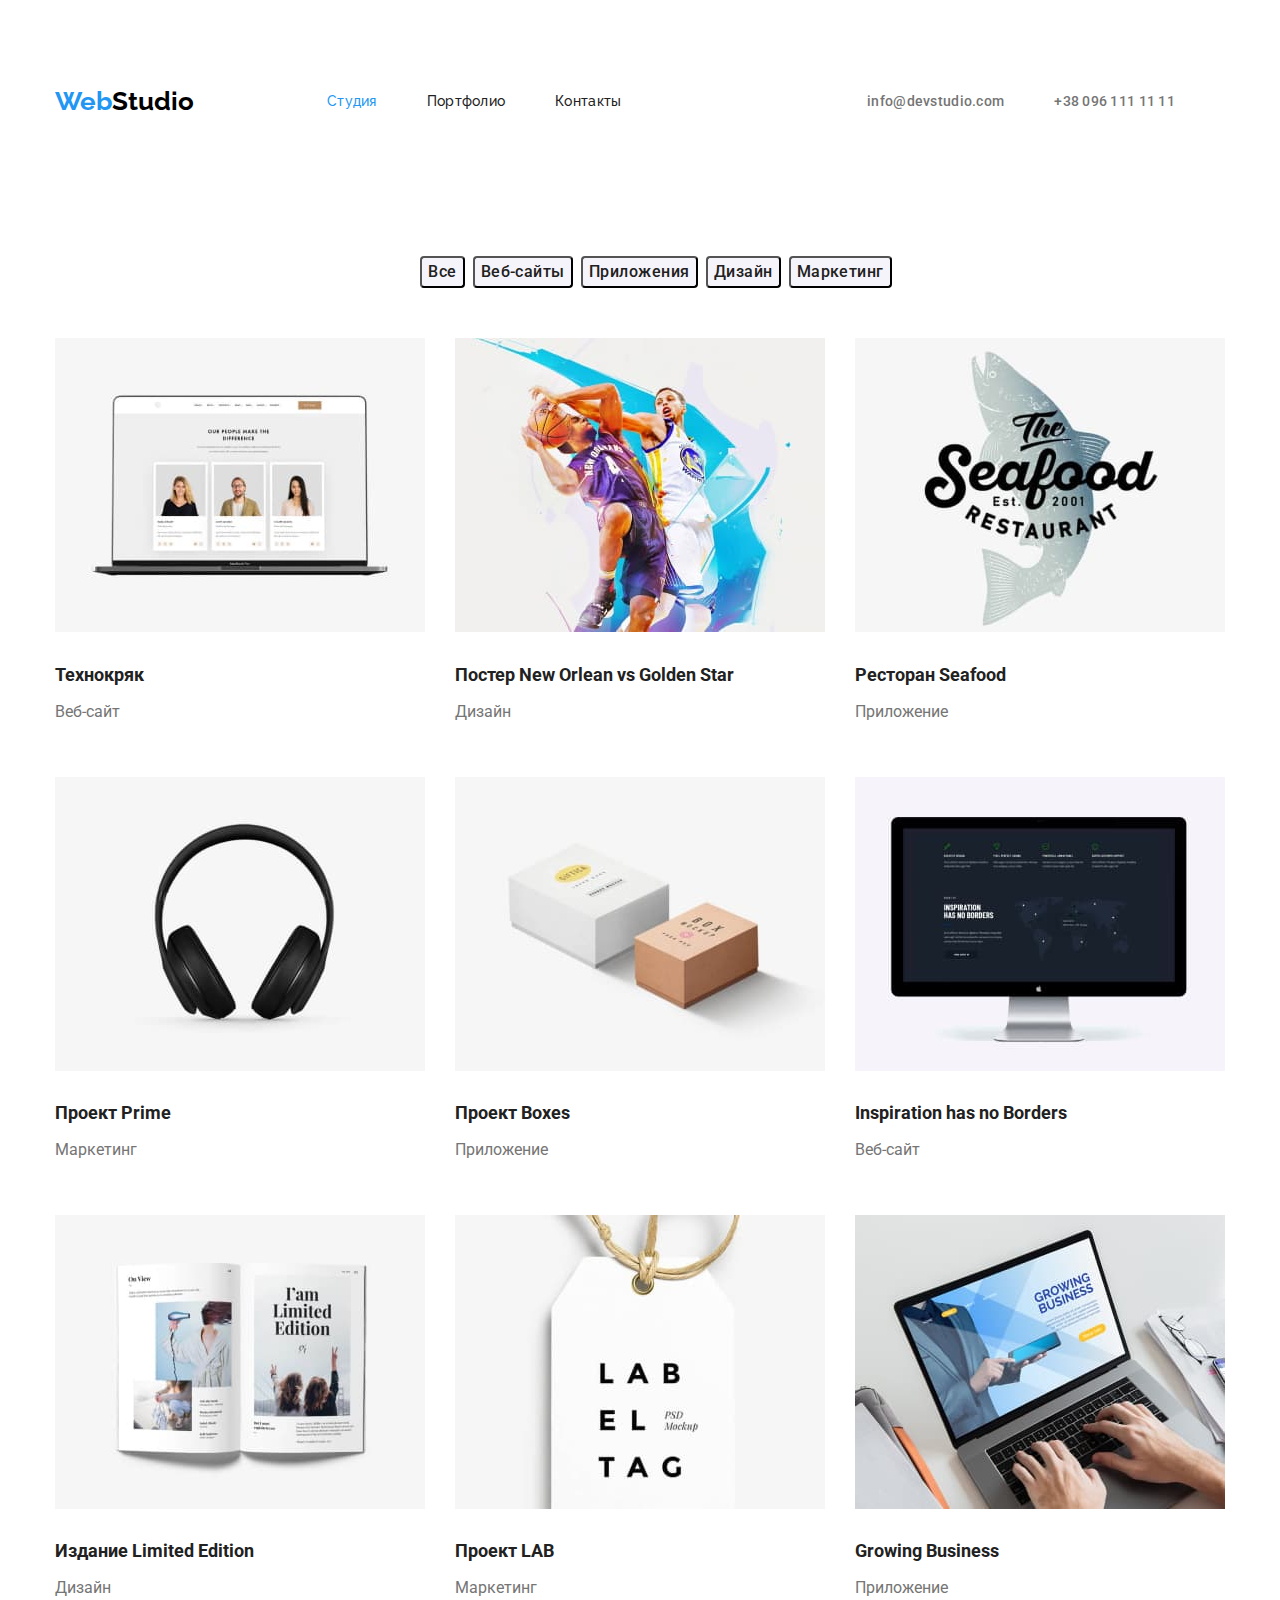
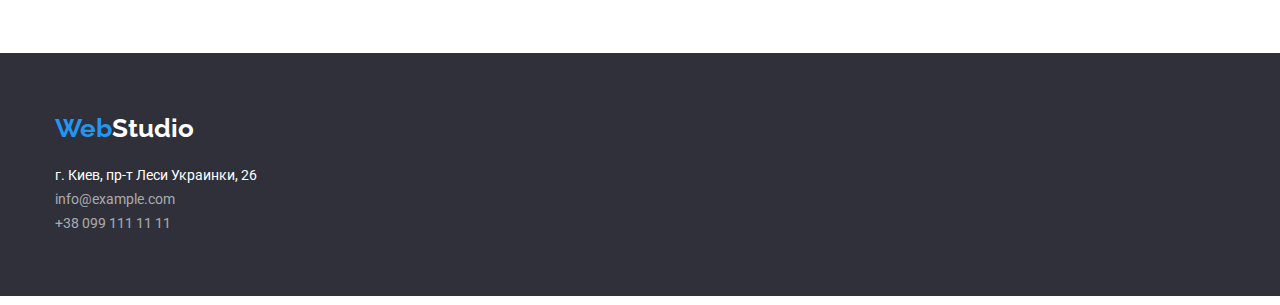
==== portfolio.html @ 6208ae0f "hw3" ====
<!DOCTYPE html>
<html lang="en">

<head>
    <meta charset="UTF-8">
    <meta http-equiv="X-UA-Compatible" content="IE=edge">
    <meta name="viewport" content="width=device-width, initial-scale=1.0">
    <title>Document</title>
    <link rel="stylesheet" href="https://cdnjs.cloudflare.com/ajax/libs/modern-normalize/1.0.0/modern-normalize.min.css" />
    <link href="https://fonts.googleapis.com/css2?family=Raleway:wght@700&family=Roboto:wght@400;500;700;900&display=swap"
        rel="stylesheet" />
    <link rel="stylesheet" href="./css/styles.css" />
</head>

<body>

    <header class="header">
        <div class="container">
            <nav class="logo-font navigation">
                <a class="fst-part-logo" href="./index.html">Web<span class="sd-part-logo-hdr">Studio</span>
                </a>
    
    
    
                <ul class="site-nav list">
                    <li> <a class="current">Студия</a></li>
                    <li> <a href="./portfolio.html">Портфолио</a></li>
                    <li> <a href="">Контакты</a></li>
                </ul>
    
    
    
                <ul class="contacts list">
                    <li> <a href="mailto:info@devstudio.com">info@devstudio.com</a>
                    </li>
                    <li> <a href="tel:+380961111111">+38 096 111 11 11</a>
                    </li>
                </ul>
            </nav>
        </div>
    </header>
   
<main>

<section>
<div class="container">
    <h1 class="portfolio-title">Filter</h1>

    <ul class="portfolio-filter list">

 <li><button type="button">Все</button></li>
 <li><button type="button">Веб-сайты</button></li>
 <li><button type="button">Приложения</button></li>
 <li><button type="button">Дизайн</button></li>
 <li><button type="button">Маркетинг</button></li>

 </ul>
 </div>


 <div class="container">
    <h2 class="portfolio-list">portfolio list</h2>
    <ul class="list portfolio-items">
        <li class="card-item">
            <a href="">
            <img src="./images/p-1.jpg" alt="Технокряк" width="370" />
        <h3 class="card-name">Технокряк</h3>
        <p class="card-disc">Веб-сайт</p>
        </a>
    </li>
        
    <li class="card-item">
        <a href="">
            <img src="./images/p-2.jpg" alt="Постер New Orlean vs Golden Star" width="370" />
            <h3 class="card-name">Постер New Orlean vs Golden Star</h3>
            <p class="card-disc">Дизайн</p>
        </a>
        </li>
        <li class="card-item">
            <a href="">
            <img src="./images/p-3.jpg" alt="Ресторан Seafood" width="370" />
            <h3 class="card-name">Ресторан Seafood</h3>
            <p class="card-disc">Приложение</p>
            </a>
        </li>
        <li class="card-item">
            <a href="">
            <img src="./images/p-4.jpg" alt="Проект Prime" width="370" />
            <h3 class="card-name">Проект Prime</h3>
            <p class="card-disc">Маркетинг</p>
            </a>
        </li>
        <li class="card-item">
            <a href="">
            <img src="./images/p-5.jpg" alt="Проект Boxes" width="370" />
            <h3 class="card-name">Проект Boxes</h3>
            <p class="card-disc">Приложение</p>
            </a>
        </li>
        <li class="card-item">
            <a href="">
            <img src="./images/p-6.jpg" alt="Inspiration has no Borders" width="370" />
            <h3 class="card-name">Inspiration has no Borders</h3>
            <p class="card-disc">Веб-сайт</p>
            </a>
        </li>
        <li class="card-item">
            <a href="">
            <img src="./images/p-7.jpg" alt="Издание Limited Edition" width="370" />
            <h3 class="card-name">Издание Limited Edition</h3>
            <p class="card-disc">Дизайн</p>
            </a>
        </li>
        <li class="card-item">
            <a href="">
            <img src="./images/p-8.jpg" alt="Проект LAB" width="370" />
            <h3 class="card-name">Проект LAB</h3>
            <p class="card-disc">Маркетинг</p>
            </a>
        </li>
        <li class="card-item">
            <a href="">
            <img src="./images/p-9.jpg" alt="Growing Business" width="370" />
            <h3 class="card-name">Growing Business</h3>
            <p class="card-disc">Приложение</p>
            </a>
        </li>
    </ul>
</div>

</section>

</main>
    
    
    <footer class="ftr">
        <div class="container">
            <div class="logo-font">
                <a class="fst-part-logo" href="/">Web<span class="sd-part-logo-ftr">Studio</span></a>
            </div>
    
            <address class="address list">
                г. Киев, пр-т Леси Украинки, 26
                <ul class="address-ftr list">
                    <li>
                        <a href="mailto:info@example.com">info@example.com</a>
                    </li>
                    <li>
                        <a href="tel:+380991111111">+38 099 111 11 11</a>
                    </li>
                </ul>
            </address>
        </div>
    </footer>
    
    </body>
    
    </html>
---- css/styles.css ----
/* main text color rgba(117, 117, 117, 1) */
/* second text color rgba(33, 33, 33, 1) */
/* logo first part and btn rgba(33, 150, 243, 1)*/
/* btn hover color  rgba(24, 140, 232, 1) */
/* logo second part hdr rgba(0, 0, 0, 1)*/
/* logo second part ftr rgba(255, 255, 255, 1)*/
/* main background rgba(255, 255, 255, 1) */
/* second background rgba(245, 244, 250, 1) */
/* ftr and hero background rgba(47, 48, 58, 1) */



:root {
    --main-text-color: rgba(117, 117, 117, 1);
    --second-text-color: rgba(33, 33, 33, 1);
    --main-background-color: rgba(255, 255, 255, 1);
    --second-background: rgba(245, 244, 250, 1);
    --logo-first-part-and-btn: rgba(33, 150, 243, 1);
    --portfolio-card-background: rgba(238, 238, 238, 1);
}


body {
    background-color: var(--main-background-color);
    color: var(--main-text-color);
    font-family: "Roboto", "Raleway", sans-serif;
}

p,
h1,
h2,
h3,
ul {
    margin: 0px;
}

.container {
    display: block;
    width: 1200px;
    padding-left: 15px;
    padding-right: 15px;
    margin-right: auto;
    margin-left: auto;
}


.list {
    list-style: none;
}



/* HEADER section */

.navigation {
    display: flex;
    align-items: center;
}

/* logo */


.fst-part-logo {
    color:#2196F3
}

.sd-part-logo-hdr {
    color:#000000 
}

.logo-font a {
    text-decoration-line: none;
    font-family: Raleway;
    font-weight: 700;
    font-size: 26px;
    line-height: 1.2;
    margin-top: 25px;
    margin-bottom: 25px;
    margin-left: 0px;
}




/* site-navigation */


.site-nav .current {
    color: #2196F3;
}

.site-nav a {
    text-decoration-line: none;
    color: var(--second-text-color);
    font-weight: 500;
    font-size: 14px;
    line-height: 1.14;
    letter-spacing: 0.02em;
}

.site-nav a:hover,
.site-nav a:focus
{
    color: #2196F3;
}

.site-nav {
    display:flex;
    margin-left: 93px;
    margin-top: 32px;
    margin-bottom: 32px;
}

.site-nav li {
    display:block;
    margin-right: 50px;
}

.site-nav li:last-child {
    margin-right: 0px;
}

/* contacts */



.contacts a {
    text-decoration-line: none;
    color: var(--main-text-color);
    font-family: Roboto;
    font-weight: 500;
    font-size: 14px;
    line-height: 1.14;
    letter-spacing: 0.02em
}

.contacts a:hover,
.contacts a:focus {
    color: #2196F3;
}

.contacts {
    display: flex;
    margin-left: auto;
    margin-top: 32px;
    margin-bottom: 32px;
}

.contacts li {
    display: block;
    margin-right: 50px;
}




/* HERO section */

.hero {
    background-color:rgba(47, 48, 58, 1);
}


.hero-header {
    color:rgba(255, 255, 255, 1);
    font-weight: 900;
    font-size: 44px;
    line-height: 1.36;
    margin-bottom: 30px;
    
    text-align: center;
    letter-spacing: 0.06em;
    text-transform: uppercase;
}

.hero-nav {
    text-align: center;
}

.hero-btn {
   background-color: rgba(33, 150, 243, 1)
}

.hero-btn:hover {
    background-color:rgba(24, 140, 232, 1) ;
}

.hero-btn-words {
    color: var(--main-background-color);
    font-weight: 700;
    font-size: 16px;
    line-height: 1.87;
}




/* ATTENTION section */

.spec {
    display:none;
}

.spec-title {
    color: var(--second-text-color);
}

.spec-nav {
    display: flex
}

.spec-nav li {
    display: block;
    margin-top: 94px;
    margin-bottom: 94px;
    margin-right: 30px;
}

.spec-nav li:last-child {
    margin-right: 0px;
}

.spec-title {
    font-weight: 700;
    font-size: 14px;
    line-height: 1.14;
    text-transform: uppercase;
}

.spec-text {
    color: var(--main-text-color);
    font-weight: 400;
    font-size: 14px;
    line-height: 1.71;
    margin-top: 10px;
    
}




/* PROJECTS */


.projects-title {
    color: var(--second-text-color);
}

.projects-title {
    font-weight: 700;
    font-size: 36px;
    line-height: 1.16;
    text-align: center;
    margin-bottom: 50px;
}

.projects-nav {
    display: flex;
}

.projects-nav li {
    display: block;
    margin-right: 30px;
    margin-bottom: 94px;
}

.projects-nav li:last-child {
    margin-right: 0px;
}



/* TEAM LIST */


.teamlist {
    background-color: var(--second-background);
}
.team {
    color: var(--second-text-color);
}

.team {
    font-weight: 700;
    font-size: 36px;
    line-height: 42px;
    text-align: center;
    padding-top: 94px;
    margin-bottom: 50px;
}

.team-nav {
    display: flex;
}

.team-nav li {
    display:block;
    margin-right: 30px;
    margin-bottom: 94px;
}

.team-nav li:last-child {
    margin-right: 0px;
}



.team-name {
    color: var(--second-text-color);
}

.team-name {
    font-weight: 500;
    font-size: 16px;
    line-height: 1.18;
    margin-top: 30px;
    margin-bottom: 10px;
    text-align: center;
}

.team-pos {
    font-weight: 400;
    font-size: 16px;
    line-height: 1.18;
    text-align: center;
}

.card {
    background-color: #FFFFFF;
    width: 270px;
    padding-bottom: 30px;
}




/* FOOTER */


.ftr {
    background-color:#2F303A;
}

.ftr ftr-cnt {
        padding-left: 0px;
}

.sd-part-logo-ftr {
    color: #FFFFFF;
}

.logo-font {
    padding-top: 60px;
    margin-bottom: 20px;
}

.address-ftr {
    margin-bottom: 9px;
}

.address-ftr li:last-child {
    margin-bottom: 0px;
    padding-bottom: 60px;
}

.address {
    color: #FFFFFF;
}

.address {
    font-weight: 400;
    font-size: 14px;
    line-height: 1.71;
    font-style:normal;
}

.address-ftr a {
    color: rgba(255, 255, 255, 0.6);
}

.address ul {
    padding-left: 0px;
}


/* PORTFOLIO hage */


.portfolio-filter {
    display: flex;
    justify-content: center;
}


.portfolio-title {
    display:none;
}

.portfolio-filter button {
    background-color: var(--second-background);
    color: var(--main-text-color);
}


.portfolio-filter button:hover,
.portfolio-filter button:focus {
    background-color: var(--logo-first-part-and-btn);
    color: var(--main-background-color);
}


button {
    cursor: pointer;
}

.portfolio-filter button {
color: var(--second-text-color);
font-style: normal;
font-weight: 500;
font-size: 16px;
line-height: 1.62;
text-align: center;
letter-spacing: 0.03em;

margin-bottom: 50px;
margin-top: 94px;

margin-right: 8px;
border-radius: 4px;
}



.portfolio-list {
    display: none;
}

.portfolio-items {
    display: flex;
    flex-wrap: wrap;
    margin-right: -30px;
    margin-left: -30px;
    padding-left: 30px;
}


.card-item {
    width: 370px;
    margin-right: 30px;
    margin-bottom: 30px;
}



.card-item h3 {
    margin-top: 20px;
    margin-bottom: 4px;
}

.card-item p {
    margin-bottom: 20px;
}

.card-name {
    color: var(--second-text-color)
}

.card-name {
    font-weight: 700;
    font-size: 18px;
    line-height: 2;
}

.card-disc {
    font-weight: 400;
    font-size: 16px;
    line-height: 1.87;
}


.card-item a {
    text-decoration-line: none;
    color: var(--main-text-color);
}

.address-ftr a {
    text-decoration-line: none;
}
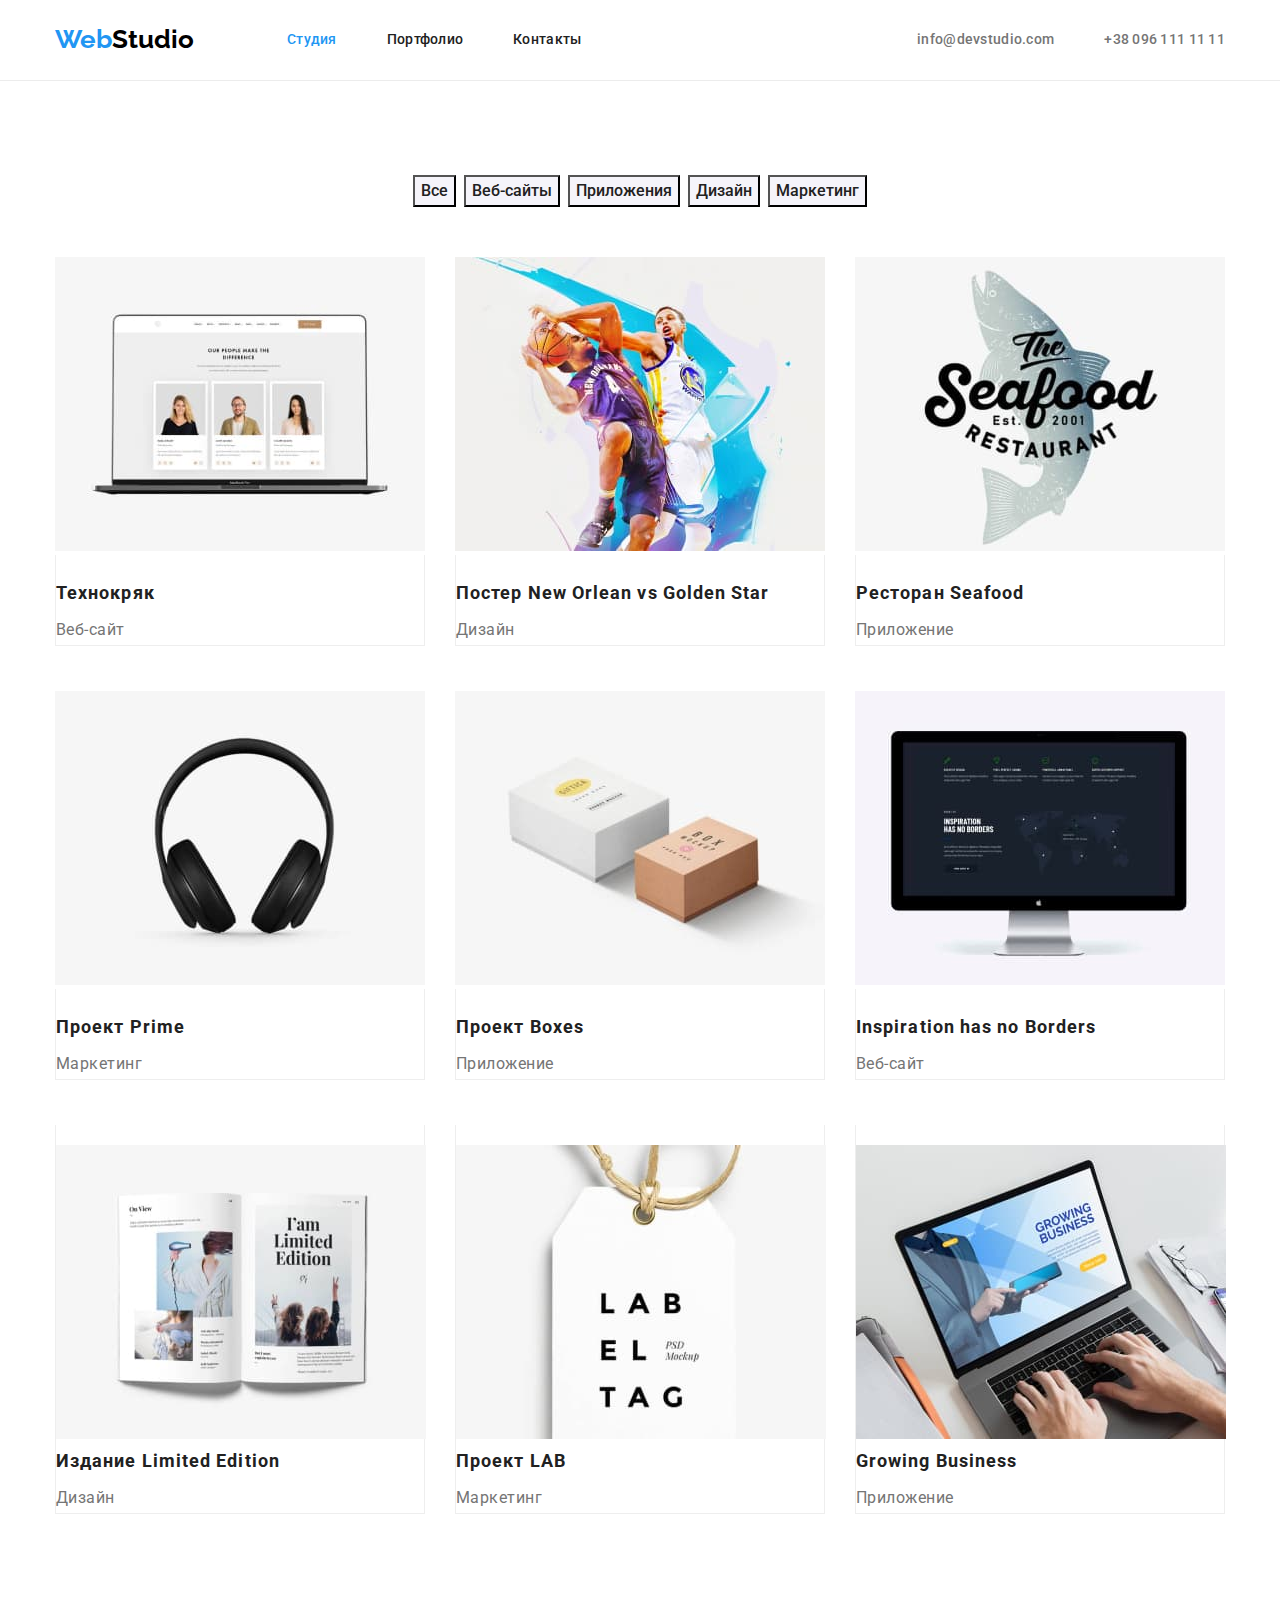
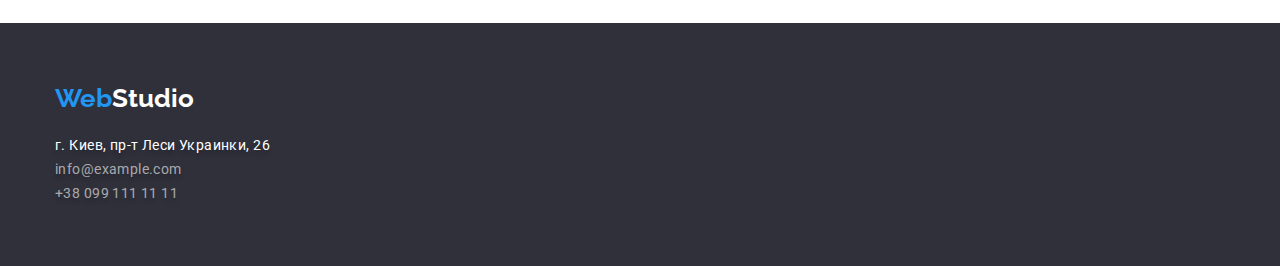
==== commit 4c2e3573: "home work 3" ====
--- a/portfolio.html
+++ b/portfolio.html
@@ -6,8 +6,10 @@
     <meta http-equiv="X-UA-Compatible" content="IE=edge">
     <meta name="viewport" content="width=device-width, initial-scale=1.0">
     <title>Document</title>
-    <link rel="stylesheet" href="https://cdnjs.cloudflare.com/ajax/libs/modern-normalize/1.0.0/modern-normalize.min.css" />
-    <link href="https://fonts.googleapis.com/css2?family=Raleway:wght@700&family=Roboto:wght@400;500;700;900&display=swap"
+    <link rel="stylesheet" href="https://cdnjs.cloudflare.com/ajax/libs/modern-normalize/1.1.0/modern-normalize.min.css"
+        rel="stylesheet" />
+    <link
+        href="https://fonts.googleapis.com/css2?family=Raleway:wght@700&family=Roboto:wght@400;500;700;900&display=swap"
         rel="stylesheet" />
     <link rel="stylesheet" href="./css/styles.css" />
 </head>
@@ -15,35 +17,36 @@
 <body>
 
     <header class="header">
-        <div class="container">
-            <nav class="logo-font navigation">
-                <a class="fst-part-logo" href="./index.html">Web<span class="sd-part-logo-hdr">Studio</span>
-                </a>
-    
-    
-    
+        <div class="container navigation">
+
+            <nav class="nav">
+                <div class="logo-font">
+                    <a class="fst-part-logo" href="./index.html">Web<span class="sd-part-logo-hdr">Studio</span>
+                    </a>
+                </div>
+
                 <ul class="site-nav list">
-                    <li> <a class="current">Студия</a></li>
-                    <li> <a href="./portfolio.html">Портфолио</a></li>
-                    <li> <a href="">Контакты</a></li>
-                </ul>
-    
-    
-    
-                <ul class="contacts list">
-                    <li> <a href="mailto:info@devstudio.com">info@devstudio.com</a>
-                    </li>
-                    <li> <a href="tel:+380961111111">+38 096 111 11 11</a>
-                    </li>
+                    <li class="items"> <a class="current link">Студия</a></li>
+                    <li class="items"> <a href="./portfolio.html" class="link">Портфолио</a></li>
+                    <li class="items"> <a href="" class="link">Контакты</a></li>
                 </ul>
             </nav>
+
+
+            <ul class="contacts list">
+                <li class="items"> <a href="mailto:info@devstudio.com" class="link">info@devstudio.com</a>
+                </li>
+                <li class="items"> <a href="tel:+380961111111" class="link">+38 096 111 11 11</a>
+                </li>
+            </ul>
         </div>
     </header>
    
 <main>
 
 <section>
-<div class="container">
+    <div class="container filter-section">
+
     <h1 class="portfolio-title">Filter</h1>
 
     <ul class="portfolio-filter list">
@@ -55,87 +58,100 @@
  <li><button type="button">Маркетинг</button></li>
 
  </ul>
- </div>
 
-
- <div class="container">
-    <h2 class="portfolio-list">portfolio list</h2>
-    <ul class="list portfolio-items">
-        <li class="card-item">
+    <ul class="filter-result list">
+        
+        <li class="result-items">
             <a href="">
             <img src="./images/p-1.jpg" alt="Технокряк" width="370" />
-        <h3 class="card-name">Технокряк</h3>
+        <div class="result-card">
+            <h2 class="card-name">Технокряк</h2>
         <p class="card-disc">Веб-сайт</p>
+            </div>
         </a>
     </li>
         
-    <li class="card-item">
+    <li class="result-items">
         <a href="">
             <img src="./images/p-2.jpg" alt="Постер New Orlean vs Golden Star" width="370" />
-            <h3 class="card-name">Постер New Orlean vs Golden Star</h3>
+            <div class="result-card">
+            <h2 class="card-name">Постер New Orlean vs Golden Star</h2>
             <p class="card-disc">Дизайн</p>
+            </div>
         </a>
         </li>
-        <li class="card-item">
+        <li class="result-items">
             <a href="">
             <img src="./images/p-3.jpg" alt="Ресторан Seafood" width="370" />
-            <h3 class="card-name">Ресторан Seafood</h3>
+            <div class="result-card">
+            <h2 class="card-name">Ресторан Seafood</h2>
             <p class="card-disc">Приложение</p>
+            </div>
             </a>
         </li>
-        <li class="card-item">
+        <li class="result-items">
             <a href="">
             <img src="./images/p-4.jpg" alt="Проект Prime" width="370" />
-            <h3 class="card-name">Проект Prime</h3>
+            <div class="result-card">
+            <h2 class="card-name">Проект Prime</h2>
             <p class="card-disc">Маркетинг</p>
+            </div>
             </a>
         </li>
-        <li class="card-item">
+        <li class="result-items">
             <a href="">
             <img src="./images/p-5.jpg" alt="Проект Boxes" width="370" />
-            <h3 class="card-name">Проект Boxes</h3>
+            <div class="result-card">
+            <h2 class="card-name">Проект Boxes</h2>
             <p class="card-disc">Приложение</p>
+            </div>
             </a>
         </li>
-        <li class="card-item">
+        <li class="result-items">
             <a href="">
             <img src="./images/p-6.jpg" alt="Inspiration has no Borders" width="370" />
-            <h3 class="card-name">Inspiration has no Borders</h3>
+            <div class="result-card">
+            <h2 class="card-name">Inspiration has no Borders</h2>
             <p class="card-disc">Веб-сайт</p>
+            </div>
             </a>
         </li>
-        <li class="card-item">
+        <li class="result-items">
             <a href="">
-            <img src="./images/p-7.jpg" alt="Издание Limited Edition" width="370" />
-            <h3 class="card-name">Издание Limited Edition</h3>
+            <div class="result-card">
+                <img class="card-image" src="./images/p-7.jpg" alt="Издание Limited Edition" width="370" />
+            <h2 class="card-name">Издание Limited Edition</h2>
             <p class="card-disc">Дизайн</p>
+            </div>
             </a>
         </li>
-        <li class="card-item">
+        <li class="result-items">
             <a href="">
-            <img src="./images/p-8.jpg" alt="Проект LAB" width="370" />
-            <h3 class="card-name">Проект LAB</h3>
+            <div class="result-card">
+                <img class="card-image" src="./images/p-8.jpg" alt="Проект LAB" width="370" />
+            <h2 class="card-name">Проект LAB</h2>
             <p class="card-disc">Маркетинг</p>
+            </div>
             </a>
         </li>
-        <li class="card-item">
+        <li class="result-items">
             <a href="">
-            <img src="./images/p-9.jpg" alt="Growing Business" width="370" />
-            <h3 class="card-name">Growing Business</h3>
+            <div class="result-card">
+                <img class="card-image" src="./images/p-9.jpg" alt="Growing Business" width="370" />
+            <h2 class="card-name">Growing Business</h2>
             <p class="card-disc">Приложение</p>
+            </div>
             </a>
         </li>
     </ul>
-</div>
-
+    </div>
 </section>
-
 </main>
     
     
     <footer class="ftr">
         <div class="container">
-            <div class="logo-font">
+            <div class="logo-font logo-ftr">
                 <a class="fst-part-logo" href="/">Web<span class="sd-part-logo-ftr">Studio</span></a>
             </div>
     
@@ -143,10 +159,10 @@
                 г. Киев, пр-т Леси Украинки, 26
                 <ul class="address-ftr list">
                     <li>
-                        <a href="mailto:info@example.com">info@example.com</a>
+                        <a href="mailto:info@example.com" class="ftr-link">info@example.com</a>
                     </li>
                     <li>
-                        <a href="tel:+380991111111">+38 099 111 11 11</a>
+                        <a href="tel:+380991111111" class="ftr-link">+38 099 111 11 11</a>
                     </li>
                 </ul>
             </address>
--- a/css/styles.css
+++ b/css/styles.css
@@ -1,4 +1,12 @@
-
+html {
+    box-sizing: border-box;
+}
+
+*,
+*::before,
+*::after {
+    box-sizing: inherit;
+}
 
 /* main text color rgba(117, 117, 117, 1) */
 /* second text color rgba(33, 33, 33, 1) */
@@ -11,6 +19,15 @@
 /* ftr and hero background rgba(47, 48, 58, 1) */
 
 
+p,
+h1,
+h2,
+h3,
+ul,
+li {
+    margin:0px;
+    padding: 0px;
+}
 
 :root {
     --main-text-color: rgba(117, 117, 117, 1);
@@ -25,15 +42,12 @@
 body {
     background-color: var(--main-background-color);
     color: var(--main-text-color);
-    font-family: "Roboto", "Raleway", sans-serif;
-}
-
-p,
-h1,
-h2,
-h3,
-ul {
-    margin: 0px;
+    font-family: Roboto, Raleway, sans-serif;
+}
+
+.list {
+    list-style: none;
+
 }
 
 .container {
@@ -41,27 +55,21 @@
     width: 1200px;
     padding-left: 15px;
     padding-right: 15px;
+
+    margin-left: auto;
     margin-right: auto;
-    margin-left: auto;
-}
-
-
-.list {
-    list-style: none;
-}
-
-
-
-/* HEADER section */
-
-.navigation {
-    display: flex;
-    align-items: center;
+    /* outline: 1px solid tomato; */
+}
+
+
+
+/* HEAD */
+
+.header {
+border-bottom: 1px solid #ECECEC;
 }
 
 /* logo */
-
-
 .fst-part-logo {
     color:#2196F3
 }
@@ -69,6 +77,7 @@
 .sd-part-logo-hdr {
     color:#000000 
 }
+
 
 .logo-font a {
     text-decoration-line: none;
@@ -76,29 +85,45 @@
     font-weight: 700;
     font-size: 26px;
     line-height: 1.2;
-    margin-top: 25px;
-    margin-bottom: 25px;
-    margin-left: 0px;
-}
-
-
-
-
-/* site-navigation */
-
-
-.site-nav .current {
-    color: #2196F3;
-}
-
-.site-nav a {
-    text-decoration-line: none;
+    padding-top: 24px;
+    padding-bottom: 25px;
+}
+
+
+/* site navigation */
+
+.site-nav {
+    display: flex;
+    align-items: center;
+    margin-left: 93px;
+}
+
+.site-nav .link {
+    display: block;
+    padding-top: 32px;
+    padding-bottom: 32px;
     color: var(--second-text-color);
     font-weight: 500;
     font-size: 14px;
     line-height: 1.14;
     letter-spacing: 0.02em;
-}
+    text-decoration: none;
+}
+
+
+
+.site-nav .items {
+    margin-right: 50px;
+}
+
+.site-nav .items:last-child {
+    margin-right: 0px;
+}
+
+.site-nav .current {
+    color: #2196F3;
+}
+
 
 .site-nav a:hover,
 .site-nav a:focus
@@ -106,34 +131,31 @@
     color: #2196F3;
 }
 
-.site-nav {
-    display:flex;
-    margin-left: 93px;
-    margin-top: 32px;
-    margin-bottom: 32px;
-}
-
-.site-nav li {
-    display:block;
-    margin-right: 50px;
-}
-
-.site-nav li:last-child {
-    margin-right: 0px;
-}
+.nav {
+    display: flex;
+    align-items: center;
+}
+ 
+
 
 /* contacts */
 
-
-
-.contacts a {
-    text-decoration-line: none;
+.contacts {
+    display: flex;
+    align-items: center;
+    margin-left: auto;
+}
+
+.contacts .link {
+    display: block;
+    padding-top: 32px;
+    padding-bottom: 32px;
     color: var(--main-text-color);
-    font-family: Roboto;
     font-weight: 500;
     font-size: 14px;
     line-height: 1.14;
-    letter-spacing: 0.02em
+    letter-spacing: 0.02em;
+    text-decoration: none;
 }
 
 .contacts a:hover,
@@ -141,50 +163,48 @@
     color: #2196F3;
 }
 
-.contacts {
-    display: flex;
-    margin-left: auto;
-    margin-top: 32px;
-    margin-bottom: 32px;
-}
-
-.contacts li {
-    display: block;
+.contacts .items {
     margin-right: 50px;
 }
 
-
-
+.contacts .items:last-child {
+margin-right: 0px;
+}
+
+
+.navigation {
+    display: flex;
+    align-items: center;
+}
 
 /* HERO section */
 
 .hero {
     background-color:rgba(47, 48, 58, 1);
-}
-
-
+    text-align: center;
+}
 .hero-header {
     color:rgba(255, 255, 255, 1);
     font-weight: 900;
     font-size: 44px;
     line-height: 1.36;
-    margin-bottom: 30px;
-    
-    text-align: center;
+    max-width: 700px;
     letter-spacing: 0.06em;
     text-transform: uppercase;
-}
-
-.hero-nav {
-    text-align: center;
+    padding-top: 200px;
+    padding-bottom: 0px;
+    margin-left: auto;
+    margin-right: auto;
 }
 
 .hero-btn {
-   background-color: rgba(33, 150, 243, 1)
+   background-color: rgba(33, 150, 243, 1);
+   margin-bottom: 200px;
+   margin-top: 30px;
 }
 
 .hero-btn:hover {
-    background-color:rgba(24, 140, 232, 1) ;
+    background-color:rgb a(24, 140, 232, 1) ;
 }
 
 .hero-btn-words {
@@ -195,31 +215,12 @@
 }
 
 
-
-
-/* ATTENTION section */
-
 .spec {
     display:none;
 }
 
 .spec-title {
     color: var(--second-text-color);
-}
-
-.spec-nav {
-    display: flex
-}
-
-.spec-nav li {
-    display: block;
-    margin-top: 94px;
-    margin-bottom: 94px;
-    margin-right: 30px;
-}
-
-.spec-nav li:last-child {
-    margin-right: 0px;
 }
 
 .spec-title {
@@ -227,6 +228,7 @@
     font-size: 14px;
     line-height: 1.14;
     text-transform: uppercase;
+
 }
 
 .spec-text {
@@ -234,10 +236,25 @@
     font-weight: 400;
     font-size: 14px;
     line-height: 1.71;
-    margin-top: 10px;
-    
-}
-
+    padding-top: 10px;
+}
+
+.why {
+    display: flex;
+    align-items: center;
+    padding-top: 94px;
+    padding-bottom: 94px;
+    margin-top: 0px;
+    margin-bottom: 0px;
+}
+
+.spec-li {
+    margin-right: 30px;
+}
+
+.spec-li:last-child {
+    margin-right: 0px;
+}
 
 
 
@@ -250,29 +267,35 @@
 
 .projects-title {
     font-weight: 700;
+    font-style: normal;
     font-size: 36px;
     line-height: 1.16;
     text-align: center;
-    margin-bottom: 50px;
-}
-
-.projects-nav {
-    display: flex;
-}
-
-.projects-nav li {
-    display: block;
+    letter-spacing: 0.03em;
+}
+
+.project-list {
+    display: flex;
+    align-items: center;
+    margin-top: 50px;
+    margin-bottom: 94px;
+}
+
+.project-img {
     margin-right: 30px;
-    margin-bottom: 94px;
-}
-
-.projects-nav li:last-child {
+}
+.project-img:last-child {
     margin-right: 0px;
 }
 
 
 
-/* TEAM LIST */
+/* TEAM */
+
+.team-mem {
+    display: flex;
+    align-items: center;
+}
 
 
 .teamlist {
@@ -287,82 +310,62 @@
     font-size: 36px;
     line-height: 42px;
     text-align: center;
+    letter-spacing: 0.03em;
     padding-top: 94px;
-    margin-bottom: 50px;
-}
-
-.team-nav {
-    display: flex;
-}
-
-.team-nav li {
-    display:block;
-    margin-right: 30px;
-    margin-bottom: 94px;
-}
-
-.team-nav li:last-child {
-    margin-right: 0px;
-}
-
+}
 
 
 .team-name {
     color: var(--second-text-color);
-}
-
-.team-name {
+    font-style: normal;
     font-weight: 500;
     font-size: 16px;
     line-height: 1.18;
-    margin-top: 30px;
-    margin-bottom: 10px;
-    text-align: center;
+    letter-spacing: 0.03em;
+    padding-top: 30px;
 }
 
 .team-pos {
     font-weight: 400;
+    font-style: normal;
     font-size: 16px;
     line-height: 1.18;
-    text-align: center;
+    letter-spacing: 0.03em;
+    padding-top: 10px;
+    padding-bottom: 30px;
 }
 
 .card {
     background-color: #FFFFFF;
     width: 270px;
-    padding-bottom: 30px;
-}
-
-
-
-
-/* FOOTER */
-
+    margin-top: 50px;
+    margin-bottom: 94px;
+    text-align: center;
+}
+
+.team-mem li {
+    margin-right: 30px;
+}
+
+.team-mem li:last-child {
+    margin-right: 0px;
+}
+
+
+
+/* FOOTER  */
+
+.logo-ftr {
+    padding-top: 60px;
+
+}
 
 .ftr {
     background-color:#2F303A;
 }
 
-.ftr ftr-cnt {
-        padding-left: 0px;
-}
-
 .sd-part-logo-ftr {
     color: #FFFFFF;
-}
-
-.logo-font {
-    padding-top: 60px;
-    margin-bottom: 20px;
-}
-
-.address-ftr {
-    margin-bottom: 9px;
-}
-
-.address-ftr li:last-child {
-    margin-bottom: 0px;
-    padding-bottom: 60px;
 }
 
 .address {
@@ -374,28 +377,39 @@
     font-size: 14px;
     line-height: 1.71;
     font-style:normal;
+    padding-top: 20px;
+    padding-bottom: 60px;
+    letter-spacing: 0.03em;
+    text-shadow: 0px 4px 4px rgba(0, 0, 0, 0.25);
+}
+
+.ftr-link {
+    padding-top: 9px;
 }
 
 .address-ftr a {
     color: rgba(255, 255, 255, 0.6);
-}
-
-.address ul {
-    padding-left: 0px;
-}
-
-
-/* PORTFOLIO hage */
-
-
-.portfolio-filter {
-    display: flex;
-    justify-content: center;
-}
-
+    letter-spacing: 0.03em;
+}
 
 .portfolio-title {
     display:none;
+}
+
+.portfolio-filter {
+    display: flex;
+    justify-content: center;
+    margin-bottom: 50px;
+
+    
+}
+
+.portfolio-filter li {
+    margin-right: 8px;
+}
+
+.portfolio-filter li:last-child {
+    margin-right: 0px;
 }
 
 .portfolio-filter button {
@@ -417,51 +431,33 @@
 
 .portfolio-filter button {
 color: var(--second-text-color);
-font-style: normal;
 font-weight: 500;
 font-size: 16px;
 line-height: 1.62;
-text-align: center;
-letter-spacing: 0.03em;
-
-margin-bottom: 50px;
-margin-top: 94px;
-
-margin-right: 8px;
-border-radius: 4px;
-}
-
-
-
-.portfolio-list {
-    display: none;
-}
-
-.portfolio-items {
+}
+
+
+
+
+.filter-result {
     display: flex;
     flex-wrap: wrap;
-    margin-right: -30px;
-    margin-left: -30px;
-    padding-left: 30px;
-}
-
-
-.card-item {
-    width: 370px;
-    margin-right: 30px;
-    margin-bottom: 30px;
-}
-
-
-
-.card-item h3 {
-    margin-top: 20px;
-    margin-bottom: 4px;
-}
-
-.card-item p {
-    margin-bottom: 20px;
-}
+}
+
+.result-items {
+/* flex-basis: calc((100%-2*30px)/3); */
+margin-bottom: 30px;
+margin-right: 30px;
+}
+
+.result-items:nth-child(3n) {
+    margin-right: 0;
+}
+
+.result-items:nth-last-child(-n+3) {
+    margin-bottom: 0px;
+}
+
 
 .card-name {
     color: var(--second-text-color)
@@ -471,20 +467,47 @@
     font-weight: 700;
     font-size: 18px;
     line-height: 2;
+    font-style: normal;
+    letter-spacing: 0.06em;
+    text-decoration-line: none;
+
 }
 
 .card-disc {
     font-weight: 400;
+    font-style: normal;
     font-size: 16px;
     line-height: 1.87;
-}
-
-
-.card-item a {
+    letter-spacing: 0.03em;
+    padding-top: 4px;
+}
+
+.result-items {
+    background-color: var(--main-background-color);
+    width: 370px;
+    height: 404px;
+}
+
+.filter-result a {
     text-decoration-line: none;
     color: var(--main-text-color);
 }
 
+.result-card {
+    border: 1px solid #EEEEEE;
+    border-top: none;
+    padding-top: 20px;
+}
+
 .address-ftr a {
     text-decoration-line: none;
+}
+
+.filter-section {
+    padding-top: 94px;
+    padding-bottom: 94px;
+}
+
+.card-img {
+    display: block;
 }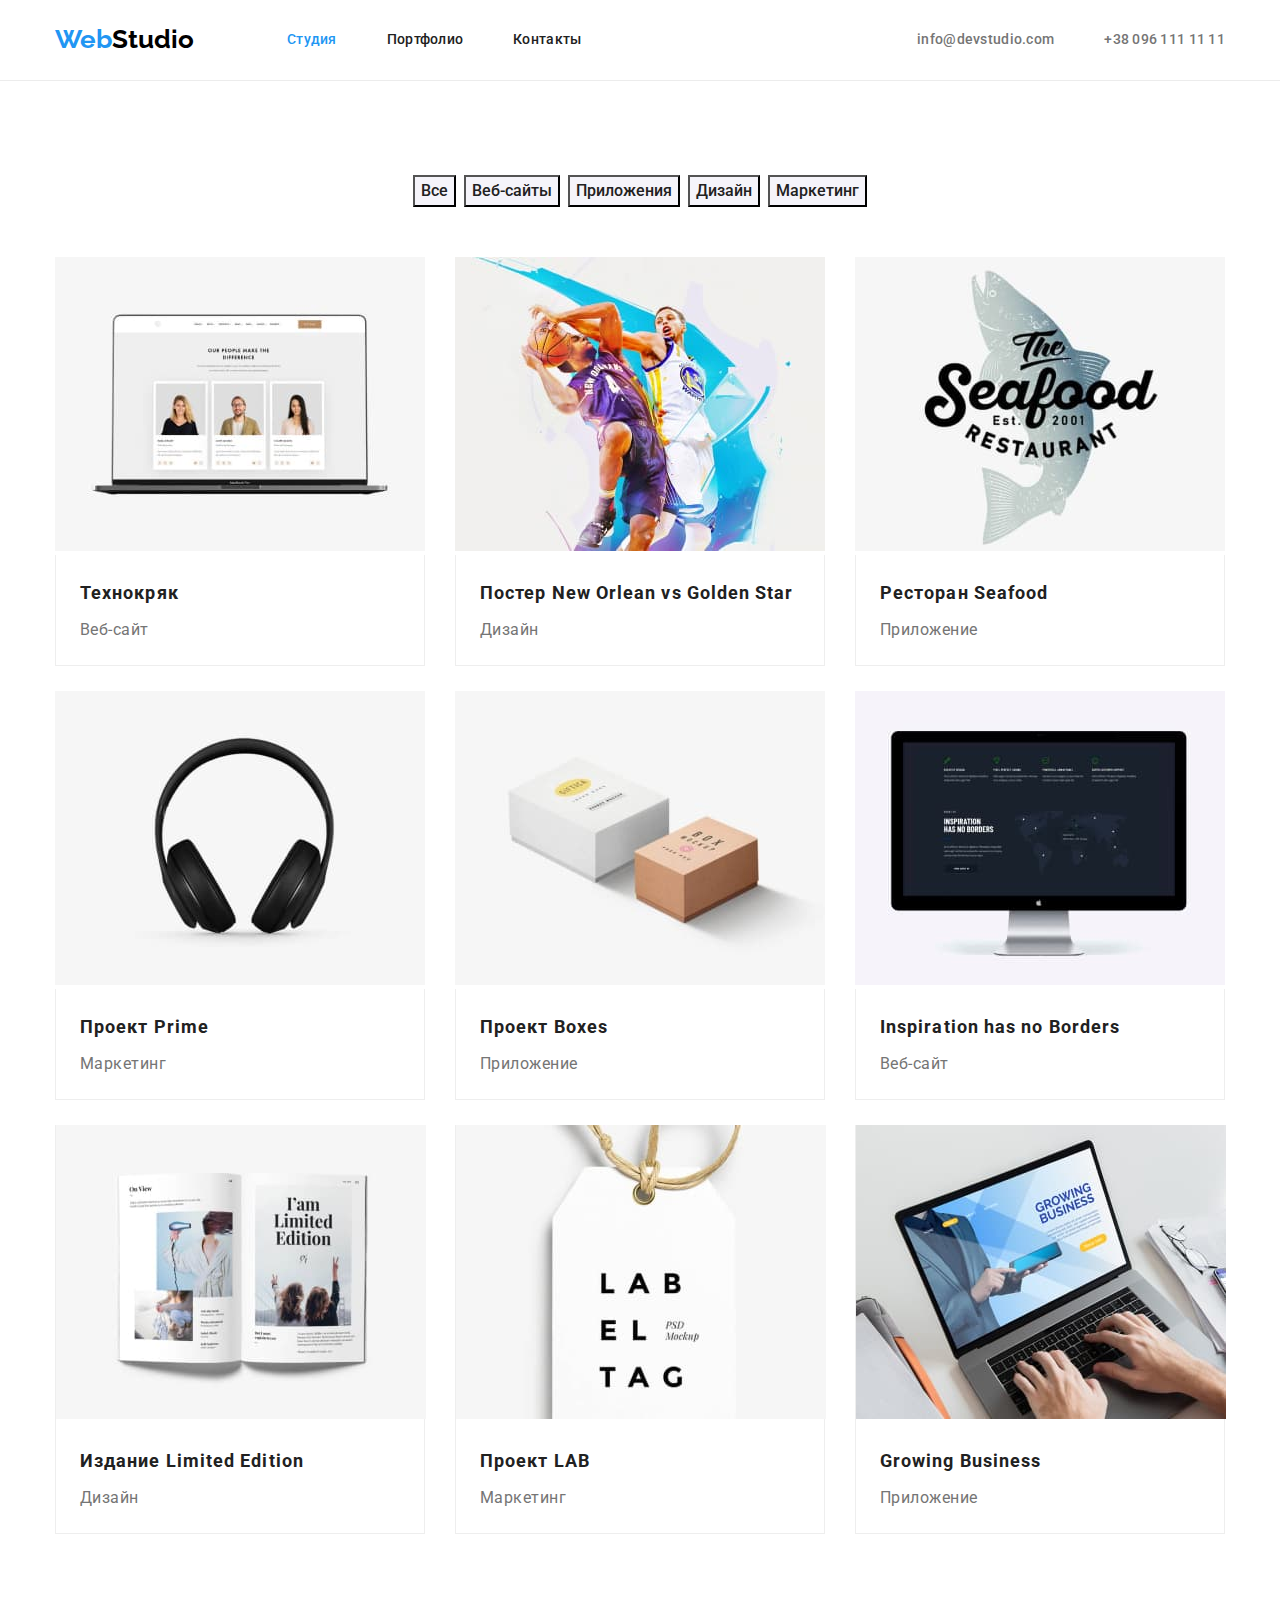
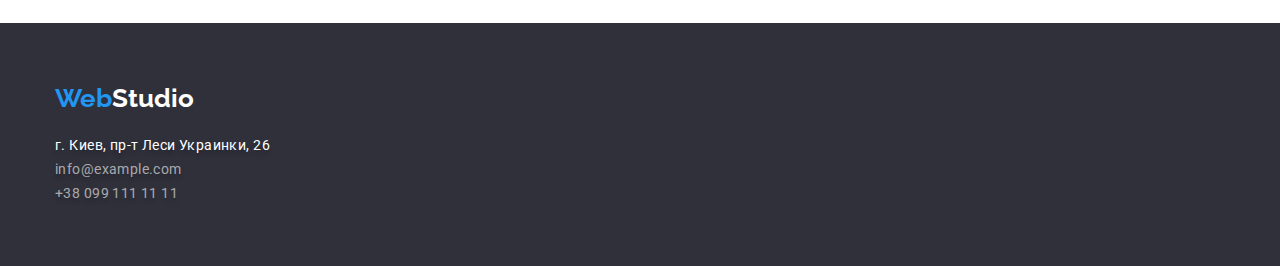
==== commit 47248f17: "HW3_final" ====
--- a/portfolio.html
+++ b/portfolio.html
@@ -119,7 +119,7 @@
         <li class="result-items">
             <a href="">
             <div class="result-card">
-                <img class="card-image" src="./images/p-7.jpg" alt="Издание Limited Edition" width="370" />
+                <img src="./images/p-7.jpg" alt="Издание Limited Edition" width="370" />
             <h2 class="card-name">Издание Limited Edition</h2>
             <p class="card-disc">Дизайн</p>
             </div>
@@ -128,7 +128,7 @@
         <li class="result-items">
             <a href="">
             <div class="result-card">
-                <img class="card-image" src="./images/p-8.jpg" alt="Проект LAB" width="370" />
+                <img src="./images/p-8.jpg" alt="Проект LAB" width="370" />
             <h2 class="card-name">Проект LAB</h2>
             <p class="card-disc">Маркетинг</p>
             </div>
@@ -137,7 +137,7 @@
         <li class="result-items">
             <a href="">
             <div class="result-card">
-                <img class="card-image" src="./images/p-9.jpg" alt="Growing Business" width="370" />
+                <img src="./images/p-9.jpg" alt="Growing Business" width="370" />
             <h2 class="card-name">Growing Business</h2>
             <p class="card-disc">Приложение</p>
             </div>
--- a/css/styles.css
+++ b/css/styles.css
@@ -199,12 +199,16 @@
 
 .hero-btn {
    background-color: rgba(33, 150, 243, 1);
+   width: 200px;
+   height: 50px;
    margin-bottom: 200px;
    margin-top: 30px;
+   border-radius: 4px;
+   box-shadow: 0px 4px 4px rgba(0, 0, 0, 0.15);
 }
 
 .hero-btn:hover {
-    background-color:rgb a(24, 140, 232, 1) ;
+    background-color:rgba(24, 140, 232, 1) ;
 }
 
 .hero-btn-words {
@@ -212,6 +216,9 @@
     font-weight: 700;
     font-size: 16px;
     line-height: 1.87;
+    font-style: normal;
+    text-align: center;
+    letter-spacing: 0.06em;
 }
 
 
@@ -470,6 +477,8 @@
     font-style: normal;
     letter-spacing: 0.06em;
     text-decoration-line: none;
+    padding-left: 24px;
+    padding-top: 20px;
 
 }
 
@@ -480,6 +489,8 @@
     line-height: 1.87;
     letter-spacing: 0.03em;
     padding-top: 4px;
+    padding-left: 24px;
+    padding-bottom: 20px;
 }
 
 .result-items {
@@ -496,7 +507,8 @@
 .result-card {
     border: 1px solid #EEEEEE;
     border-top: none;
-    padding-top: 20px;
+   
+    
 }
 
 .address-ftr a {
@@ -508,6 +520,6 @@
     padding-bottom: 94px;
 }
 
-.card-img {
-    display: block;
-}+/* .card-img {
+display: block;
+} */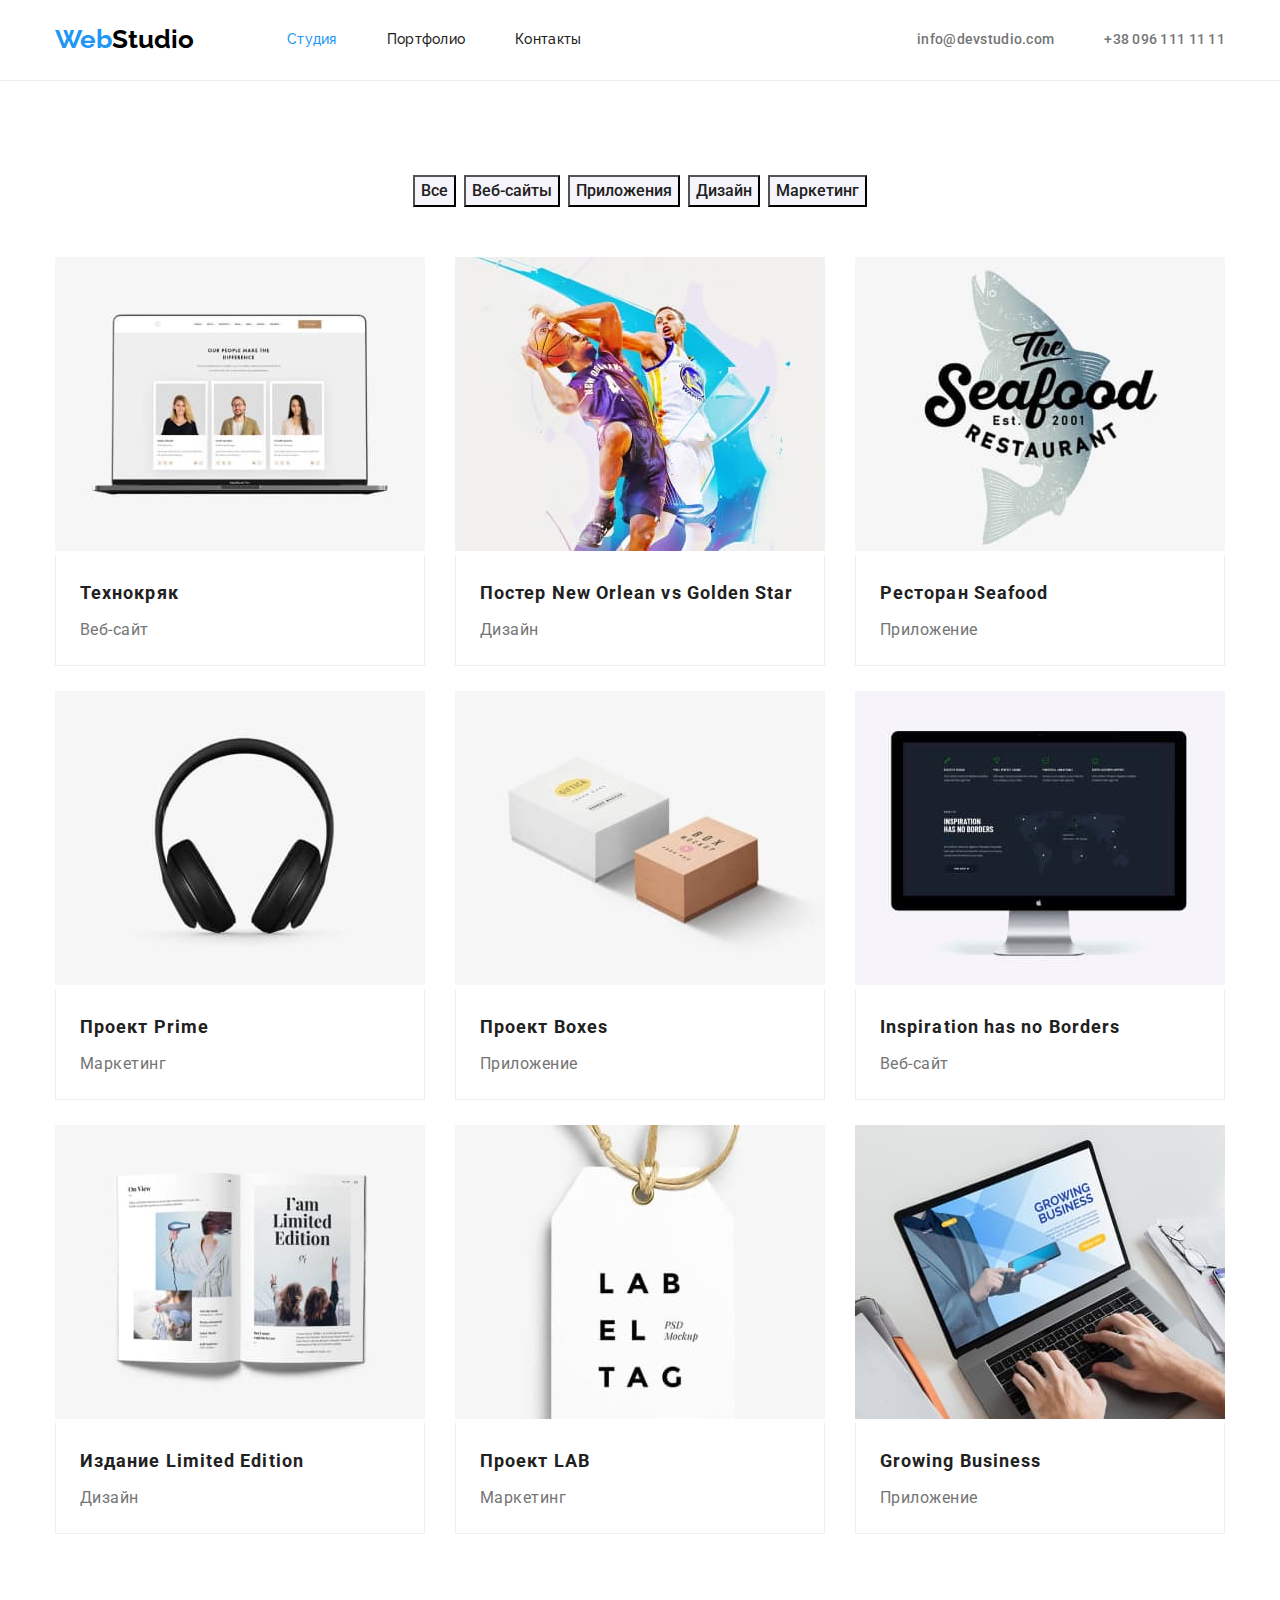
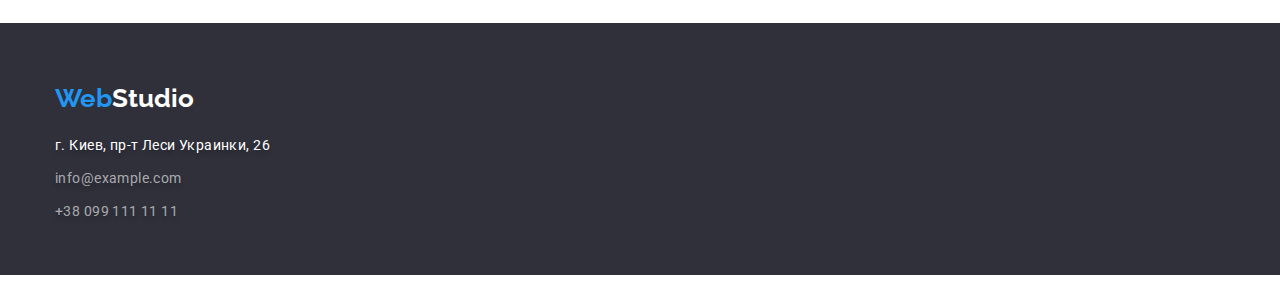
==== commit ce12d9ea: "HW-21-06" ====
--- a/portfolio.html
+++ b/portfolio.html
@@ -44,10 +44,10 @@
    
 <main>
 
-<section>
+<section class="section-filter">
     <div class="container filter-section">
 
-    <h1 class="portfolio-title">Filter</h1>
+    <h1 class="visual-hidden">Filter</h1>
 
     <ul class="portfolio-filter list">
 
@@ -118,27 +118,27 @@
         </li>
         <li class="result-items">
             <a href="">
+                <img src="./images/p-7.jpg" alt="Издание Limited Edition" width="370" />
             <div class="result-card">
-                <img src="./images/p-7.jpg" alt="Издание Limited Edition" width="370" />
-            <h2 class="card-name">Издание Limited Edition</h2>
+                <h2 class="card-name">Издание Limited Edition</h2>
             <p class="card-disc">Дизайн</p>
             </div>
             </a>
         </li>
         <li class="result-items">
             <a href="">
+                <img src="./images/p-8.jpg" alt="Проект LAB" width="370" />
             <div class="result-card">
-                <img src="./images/p-8.jpg" alt="Проект LAB" width="370" />
-            <h2 class="card-name">Проект LAB</h2>
+                <h2 class="card-name">Проект LAB</h2>
             <p class="card-disc">Маркетинг</p>
             </div>
             </a>
         </li>
         <li class="result-items">
             <a href="">
+                <img src="./images/p-9.jpg" alt="Growing Business" width="370" />
             <div class="result-card">
-                <img src="./images/p-9.jpg" alt="Growing Business" width="370" />
-            <h2 class="card-name">Growing Business</h2>
+                <h2 class="card-name">Growing Business</h2>
             <p class="card-disc">Приложение</p>
             </div>
             </a>
@@ -151,7 +151,7 @@
     
     <footer class="ftr">
         <div class="container">
-            <div class="logo-font logo-ftr">
+            <div class="nav logo-ftr">
                 <a class="fst-part-logo" href="/">Web<span class="sd-part-logo-ftr">Studio</span></a>
             </div>
     
@@ -162,7 +162,7 @@
                         <a href="mailto:info@example.com" class="ftr-link">info@example.com</a>
                     </li>
                     <li>
-                        <a href="tel:+380991111111" class="ftr-link">+38 099 111 11 11</a>
+                        <a href="tel:+380991111111">+38 099 111 11 11</a>
                     </li>
                 </ul>
             </address>
--- a/css/styles.css
+++ b/css/styles.css
@@ -18,6 +18,17 @@
 /* second background rgba(245, 244, 250, 1) */
 /* ftr and hero background rgba(47, 48, 58, 1) */
 
+.visual-hidden {
+    position: absolute;
+    width: 1px;
+    height: 1px;
+    margin: -1px;
+    border: 0;
+    padding: 0;
+    white-space: nowrap;
+    clip: rect(0 0 0 0);
+    overflow: hidden;
+}
 
 p,
 h1,
@@ -51,11 +62,9 @@
 }
 
 .container {
-    display: block;
     width: 1200px;
     padding-left: 15px;
     padding-right: 15px;
-
     margin-left: auto;
     margin-right: auto;
     /* outline: 1px solid tomato; */
@@ -79,14 +88,12 @@
 }
 
 
-.logo-font a {
+.nav a {
     text-decoration-line: none;
     font-family: Raleway;
     font-weight: 700;
     font-size: 26px;
     line-height: 1.2;
-    padding-top: 24px;
-    padding-bottom: 25px;
 }
 
 
@@ -182,7 +189,10 @@
 .hero {
     background-color:rgba(47, 48, 58, 1);
     text-align: center;
-}
+    padding-top: 200px;
+    padding-bottom: 200px;
+}
+
 .hero-header {
     color:rgba(255, 255, 255, 1);
     font-weight: 900;
@@ -191,7 +201,6 @@
     max-width: 700px;
     letter-spacing: 0.06em;
     text-transform: uppercase;
-    padding-top: 200px;
     padding-bottom: 0px;
     margin-left: auto;
     margin-right: auto;
@@ -201,7 +210,6 @@
    background-color: rgba(33, 150, 243, 1);
    width: 200px;
    height: 50px;
-   margin-bottom: 200px;
    margin-top: 30px;
    border-radius: 4px;
    box-shadow: 0px 4px 4px rgba(0, 0, 0, 0.15);
@@ -221,9 +229,9 @@
     letter-spacing: 0.06em;
 }
 
-
 .spec {
-    display:none;
+padding-top: 94px;
+padding-bottom: 94px;
 }
 
 .spec-title {
@@ -235,22 +243,23 @@
     font-size: 14px;
     line-height: 1.14;
     text-transform: uppercase;
+    margin-bottom: 10px;
 
 }
 
 .spec-text {
     color: var(--main-text-color);
+    width: 270px;
+    font-style: normal;
     font-weight: 400;
     font-size: 14px;
     line-height: 1.71;
-    padding-top: 10px;
+    letter-spacing: 0.03em;
 }
 
 .why {
     display: flex;
     align-items: center;
-    padding-top: 94px;
-    padding-bottom: 94px;
     margin-top: 0px;
     margin-bottom: 0px;
 }
@@ -266,26 +275,25 @@
 
 
 /* PROJECTS */
-
+.projects {
+    padding-bottom: 94px;
+}
 
 .projects-title {
     color: var(--second-text-color);
-}
-
-.projects-title {
     font-weight: 700;
     font-style: normal;
     font-size: 36px;
     line-height: 1.16;
     text-align: center;
     letter-spacing: 0.03em;
+
+    margin-bottom: 50px;
 }
 
 .project-list {
     display: flex;
     align-items: center;
-    margin-top: 50px;
-    margin-bottom: 94px;
 }
 
 .project-img {
@@ -307,18 +315,20 @@
 
 .teamlist {
     background-color: var(--second-background);
-}
+    padding-top: 94px;
+    padding-bottom: 94px;
+}
+
+
 .team {
     color: var(--second-text-color);
-}
-
-.team {
     font-weight: 700;
     font-size: 36px;
     line-height: 42px;
     text-align: center;
     letter-spacing: 0.03em;
-    padding-top: 94px;
+
+    margin-bottom: 50px;
 }
 
 
@@ -329,7 +339,7 @@
     font-size: 16px;
     line-height: 1.18;
     letter-spacing: 0.03em;
-    padding-top: 30px;
+    margin-bottom: 10px;
 }
 
 .team-pos {
@@ -338,16 +348,14 @@
     font-size: 16px;
     line-height: 1.18;
     letter-spacing: 0.03em;
-    padding-top: 10px;
-    padding-bottom: 30px;
-}
-
-.card {
+}
+
+.team-card {
     background-color: #FFFFFF;
     width: 270px;
-    margin-top: 50px;
-    margin-bottom: 94px;
     text-align: center;
+    padding-top: 30px;
+    padding-bottom: 30px;
 }
 
 .team-mem li {
@@ -364,11 +372,13 @@
 
 .logo-ftr {
     padding-top: 60px;
+    margin-bottom: 20px;
 
 }
 
 .ftr {
     background-color:#2F303A;
+    height: 252px;
 }
 
 .sd-part-logo-ftr {
@@ -384,14 +394,16 @@
     font-size: 14px;
     line-height: 1.71;
     font-style:normal;
-    padding-top: 20px;
-    padding-bottom: 60px;
     letter-spacing: 0.03em;
     text-shadow: 0px 4px 4px rgba(0, 0, 0, 0.25);
-}
-
-.ftr-link {
-    padding-top: 9px;
+
+}
+.address-ftr li {
+    margin-bottom: 9px;
+}
+
+.address-ftr li:last-child {
+    margin-bottom: 0px;
 }
 
 .address-ftr a {
@@ -399,16 +411,25 @@
     letter-spacing: 0.03em;
 }
 
-.portfolio-title {
-    display:none;
-}
+.address-ftr {
+    padding-bottom: 60px;
+    padding-top: 9px;
+}
+
+
+/* PORTFOLIO page */
+
+
+.section-filter {
+    padding-top: 94px;
+    padding-bottom: 94px;
+}
+
 
 .portfolio-filter {
     display: flex;
     justify-content: center;
-    margin-bottom: 50px;
-
-    
+    margin-bottom: 50px;  
 }
 
 .portfolio-filter li {
@@ -444,15 +465,12 @@
 }
 
 
-
-
 .filter-result {
     display: flex;
     flex-wrap: wrap;
 }
 
 .result-items {
-/* flex-basis: calc((100%-2*30px)/3); */
 margin-bottom: 30px;
 margin-right: 30px;
 }
@@ -467,10 +485,7 @@
 
 
 .card-name {
-    color: var(--second-text-color)
-}
-
-.card-name {
+    color: var(--second-text-color);
     font-weight: 700;
     font-size: 18px;
     line-height: 2;
@@ -478,8 +493,7 @@
     letter-spacing: 0.06em;
     text-decoration-line: none;
     padding-left: 24px;
-    padding-top: 20px;
-
+    margin-bottom: 4px;
 }
 
 .card-disc {
@@ -488,9 +502,7 @@
     font-size: 16px;
     line-height: 1.87;
     letter-spacing: 0.03em;
-    padding-top: 4px;
     padding-left: 24px;
-    padding-bottom: 20px;
 }
 
 .result-items {
@@ -507,19 +519,11 @@
 .result-card {
     border: 1px solid #EEEEEE;
     border-top: none;
-   
-    
+
+    padding-top: 20px;
+    padding-bottom: 20px;
 }
 
 .address-ftr a {
     text-decoration-line: none;
 }
-
-.filter-section {
-    padding-top: 94px;
-    padding-bottom: 94px;
-}
-
-/* .card-img {
-display: block;
-} */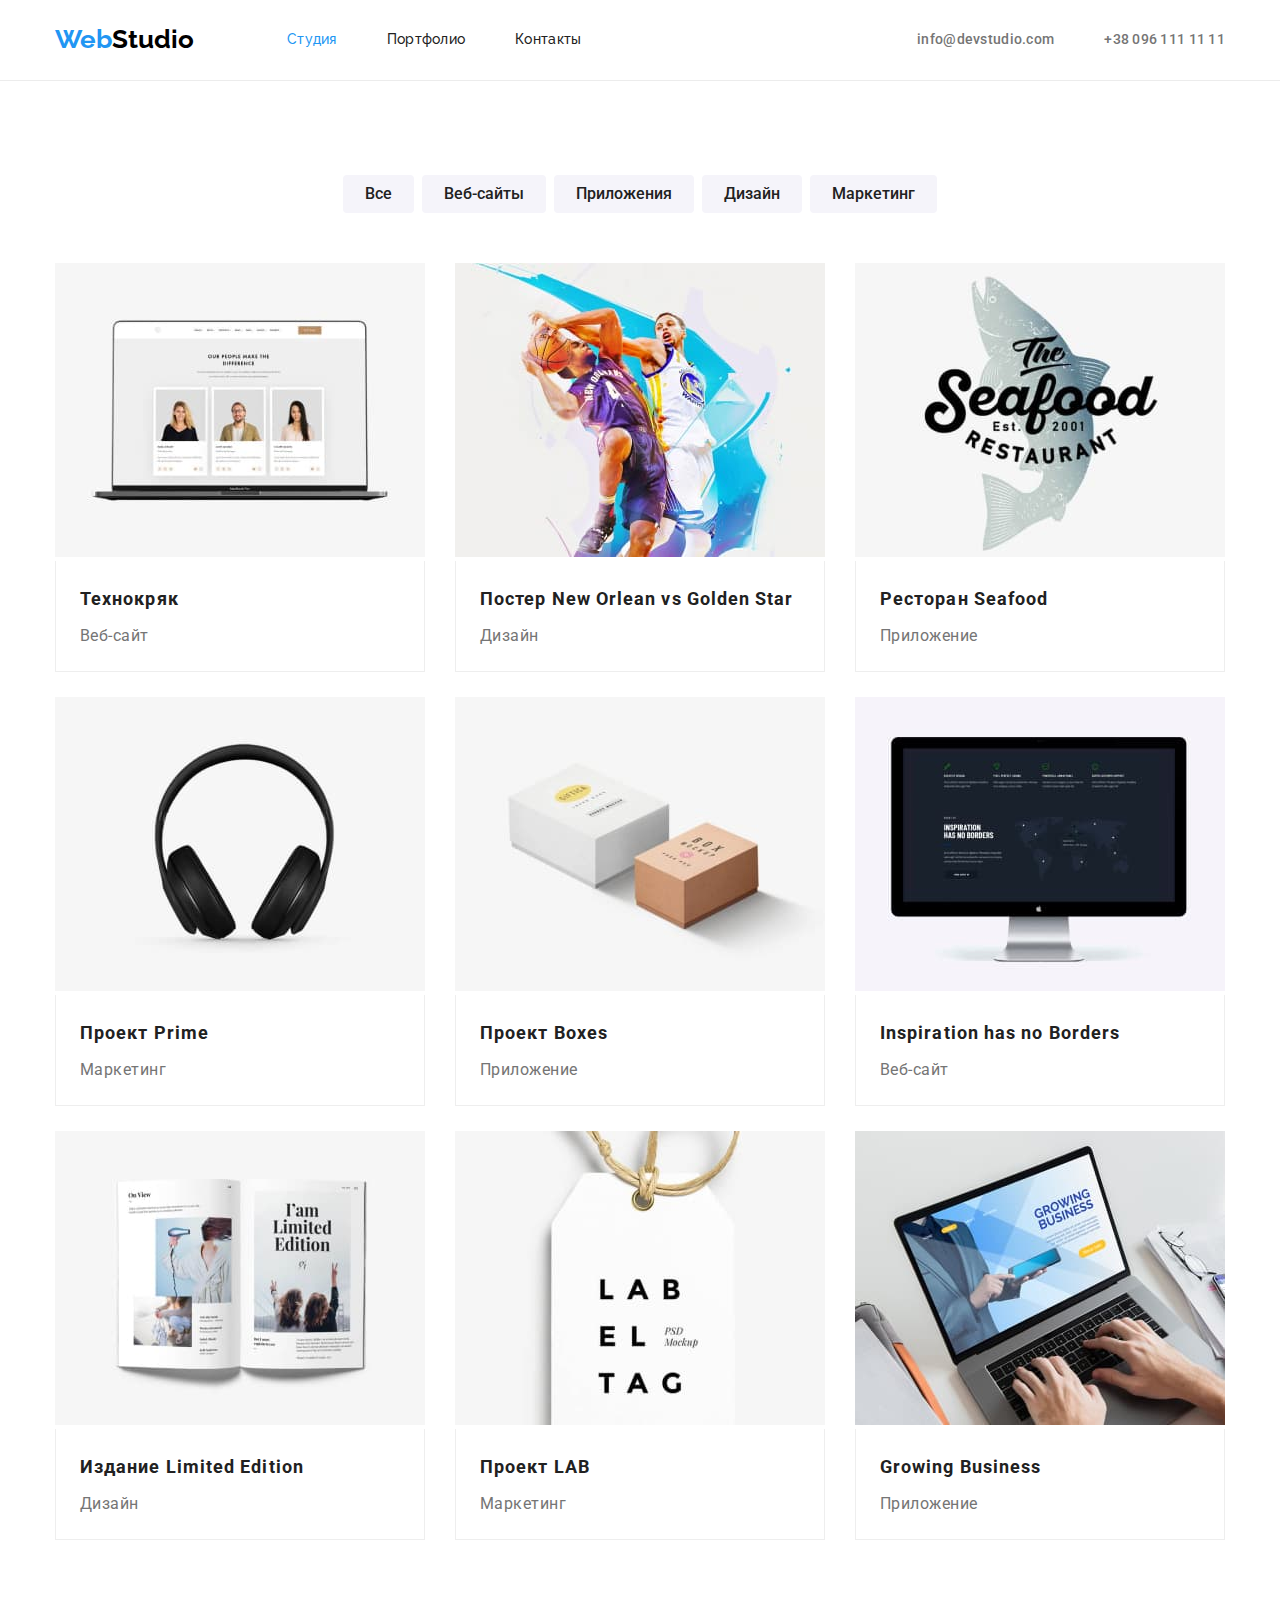
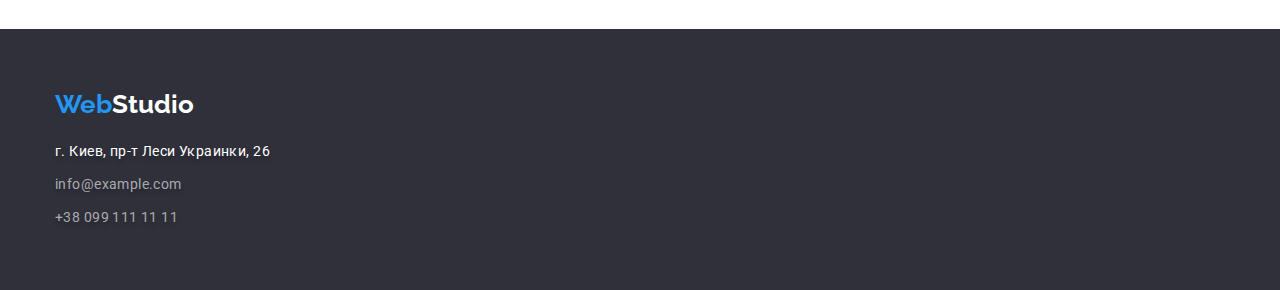
==== commit 0d7601c9: "HW3!" ====
--- a/portfolio.html
+++ b/portfolio.html
@@ -150,7 +150,7 @@
     
     
     <footer class="ftr">
-        <div class="container">
+        <div class="container footer">
             <div class="nav logo-ftr">
                 <a class="fst-part-logo" href="/">Web<span class="sd-part-logo-ftr">Studio</span></a>
             </div>
--- a/css/styles.css
+++ b/css/styles.css
@@ -55,6 +55,12 @@
     color: var(--main-text-color);
     font-family: Roboto, Raleway, sans-serif;
 }
+
+
+.img {
+    display: block;
+}
+
 
 .list {
     list-style: none;
@@ -371,19 +377,29 @@
 /* FOOTER  */
 
 .logo-ftr {
+margin-bottom: 20px;
+}
+
+.logo-ftr a {
+    display: block;
+}
+
+
+.ftr {
+    background-color:#2F303A; 
+}
+
+
+.footer {
     padding-top: 60px;
-    margin-bottom: 20px;
-
-}
-
-.ftr {
-    background-color:#2F303A;
-    height: 252px;
-}
+    padding-bottom: 60px;
+}
+
 
 .sd-part-logo-ftr {
     color: #FFFFFF;
 }
+
 
 .address {
     color: #FFFFFF;
@@ -396,9 +412,11 @@
     font-style:normal;
     letter-spacing: 0.03em;
     text-shadow: 0px 4px 4px rgba(0, 0, 0, 0.25);
-
-}
+}
+
+
 .address-ftr li {
+    margin-top: 9px;
     margin-bottom: 9px;
 }
 
@@ -411,10 +429,6 @@
     letter-spacing: 0.03em;
 }
 
-.address-ftr {
-    padding-bottom: 60px;
-    padding-top: 9px;
-}
 
 
 /* PORTFOLIO page */
@@ -462,6 +476,12 @@
 font-weight: 500;
 font-size: 16px;
 line-height: 1.62;
+padding-top: 6px;
+padding-bottom: 6px;
+padding-left: 22px;
+padding-right: 22px;
+border-radius: 4px;
+border: none;
 }
 
 
@@ -492,7 +512,7 @@
     font-style: normal;
     letter-spacing: 0.06em;
     text-decoration-line: none;
-    padding-left: 24px;
+    /* padding-left: 24px; */
     margin-bottom: 4px;
 }
 
@@ -502,7 +522,7 @@
     font-size: 16px;
     line-height: 1.87;
     letter-spacing: 0.03em;
-    padding-left: 24px;
+    /* padding-left: 24px; */
 }
 
 .result-items {
@@ -522,6 +542,8 @@
 
     padding-top: 20px;
     padding-bottom: 20px;
+    padding-left: 24px;
+    padding-right: 24px;
 }
 
 .address-ftr a {
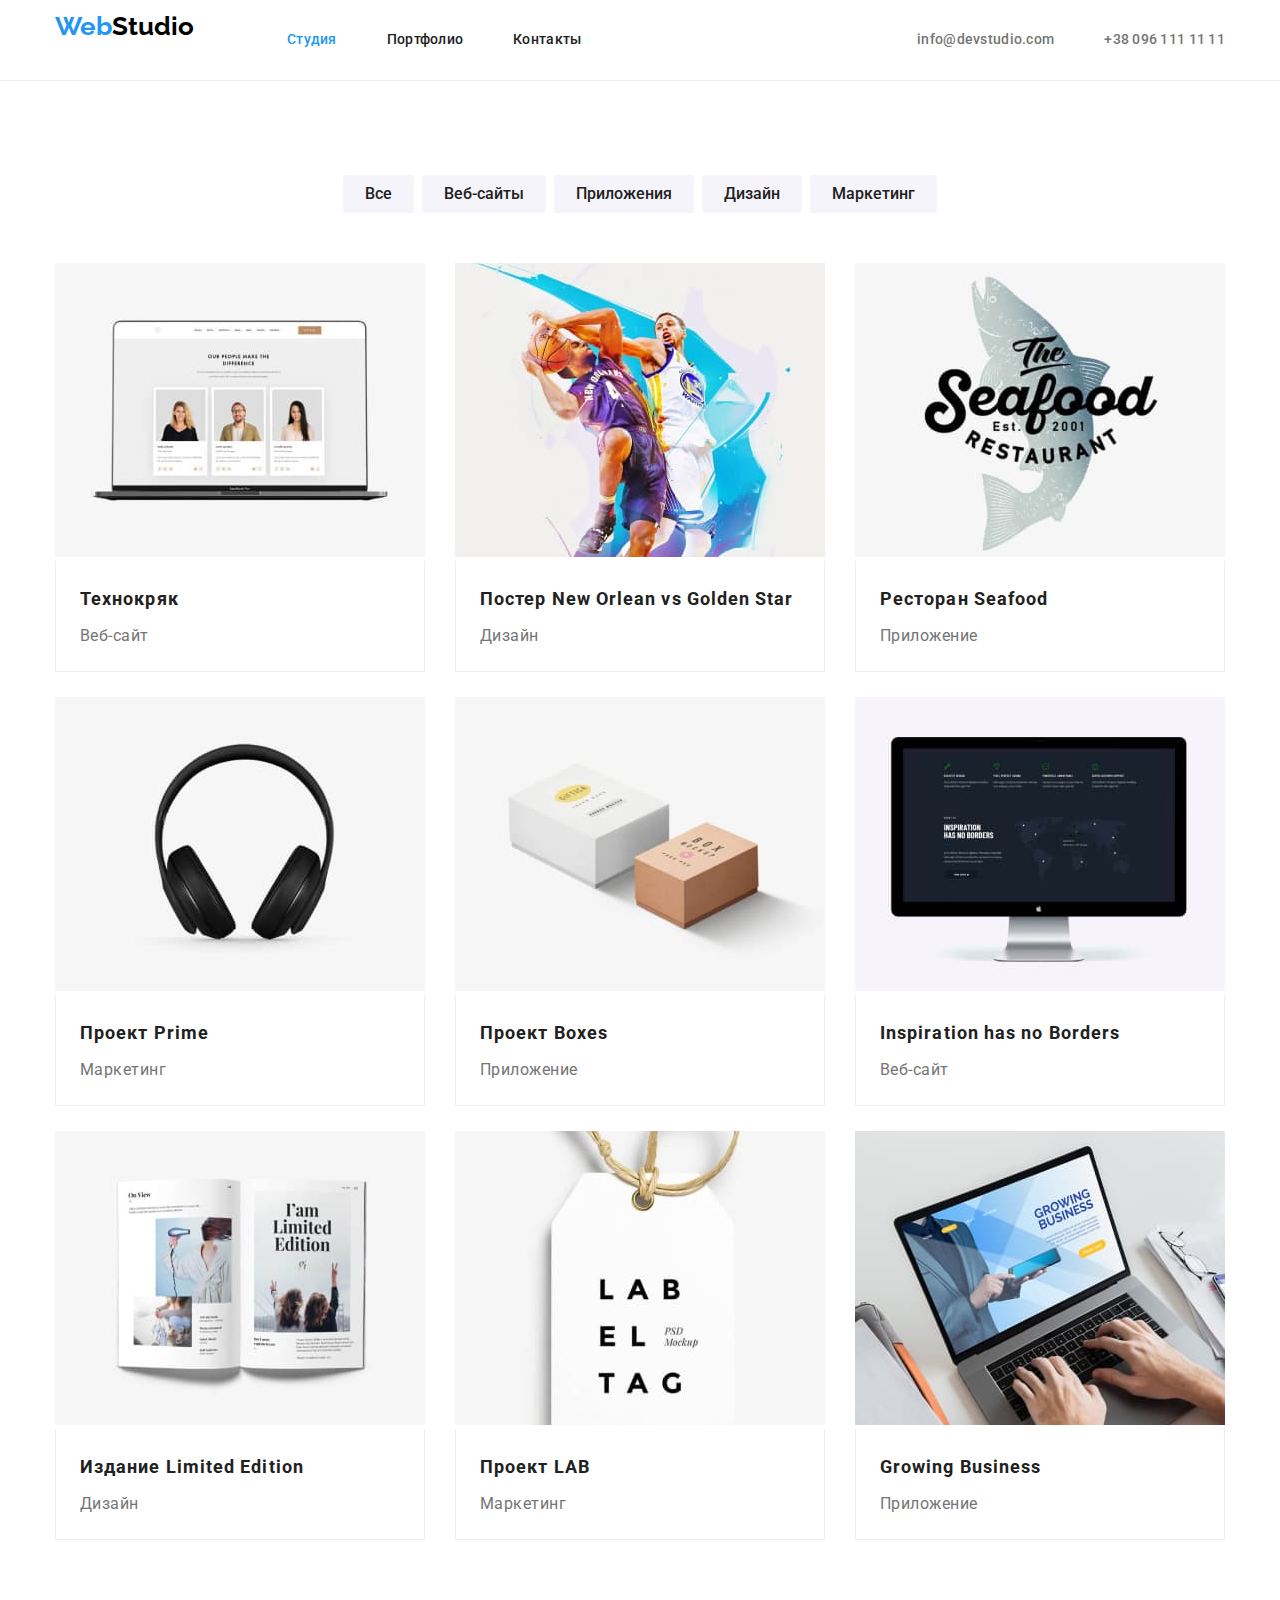
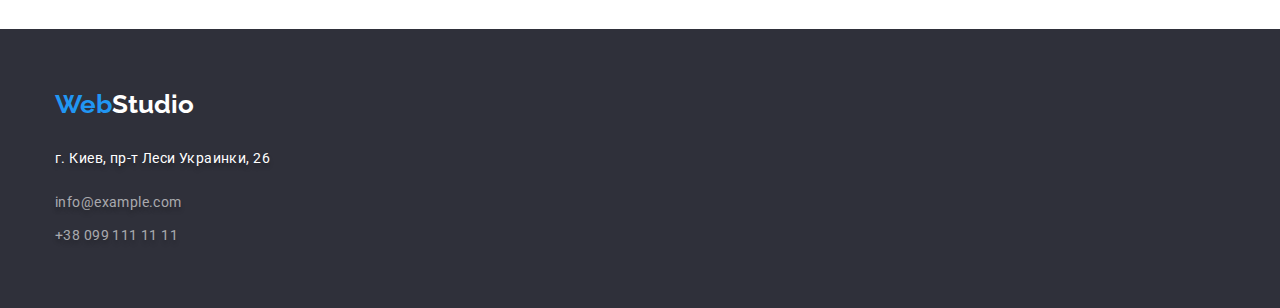
==== commit e6c5d545: "hw3-1000" ====
--- a/portfolio.html
+++ b/portfolio.html
@@ -18,21 +18,19 @@
 
     <header class="header">
         <div class="container navigation">
-
+    
             <nav class="nav">
-                <div class="logo-font">
-                    <a class="fst-part-logo" href="./index.html">Web<span class="sd-part-logo-hdr">Studio</span>
-                    </a>
-                </div>
-
+                <a class="fst-part-logo logo" href="./index.html">Web<span class="sd-part-logo-hdr">Studio</span>
+                </a>
+    
                 <ul class="site-nav list">
                     <li class="items"> <a class="current link">Студия</a></li>
                     <li class="items"> <a href="./portfolio.html" class="link">Портфолио</a></li>
                     <li class="items"> <a href="" class="link">Контакты</a></li>
                 </ul>
             </nav>
-
-
+    
+    
             <ul class="contacts list">
                 <li class="items"> <a href="mailto:info@devstudio.com" class="link">info@devstudio.com</a>
                 </li>
@@ -150,10 +148,10 @@
     
     
     <footer class="ftr">
-        <div class="container footer">
-            <div class="nav logo-ftr">
-                <a class="fst-part-logo" href="/">Web<span class="sd-part-logo-ftr">Studio</span></a>
-            </div>
+        <div class="container ftr-cont">
+            <!-- <div class="nav"> -->
+            <a class="fst-part-logo logo" href="/">Web<span class="sd-part-logo-ftr">Studio</span></a>
+            <!-- </div> -->
     
             <address class="address list">
                 г. Киев, пр-т Леси Украинки, 26
--- a/css/styles.css
+++ b/css/styles.css
@@ -84,6 +84,7 @@
 border-bottom: 1px solid #ECECEC;
 }
 
+
 /* logo */
 .fst-part-logo {
     color:#2196F3
@@ -94,7 +95,7 @@
 }
 
 
-.nav a {
+.logo {
     text-decoration-line: none;
     font-family: Raleway;
     font-weight: 700;
@@ -102,6 +103,10 @@
     line-height: 1.2;
 }
 
+.ftr a {
+    display: block;
+    /* margin-bottom: 20px; */
+}
 
 /* site navigation */
 
@@ -376,21 +381,24 @@
 
 /* FOOTER  */
 
-.logo-ftr {
-margin-bottom: 20px;
-}
-
-.logo-ftr a {
+.logo {
+margin-bottom: 27px;
+}
+
+.ftr-cont a {
     display: block;
 }
 
+/* .address ul {
+    margin-top: 20px;
+} */
 
 .ftr {
     background-color:#2F303A; 
 }
 
 
-.footer {
+footer {
     padding-top: 60px;
     padding-bottom: 60px;
 }
@@ -416,7 +424,7 @@
 
 
 .address-ftr li {
-    margin-top: 9px;
+    /* margin-top: 9px; */
     margin-bottom: 9px;
 }
 
@@ -549,3 +557,7 @@
 .address-ftr a {
     text-decoration-line: none;
 }
+
+.address ul {
+    margin-top: 20px;
+}